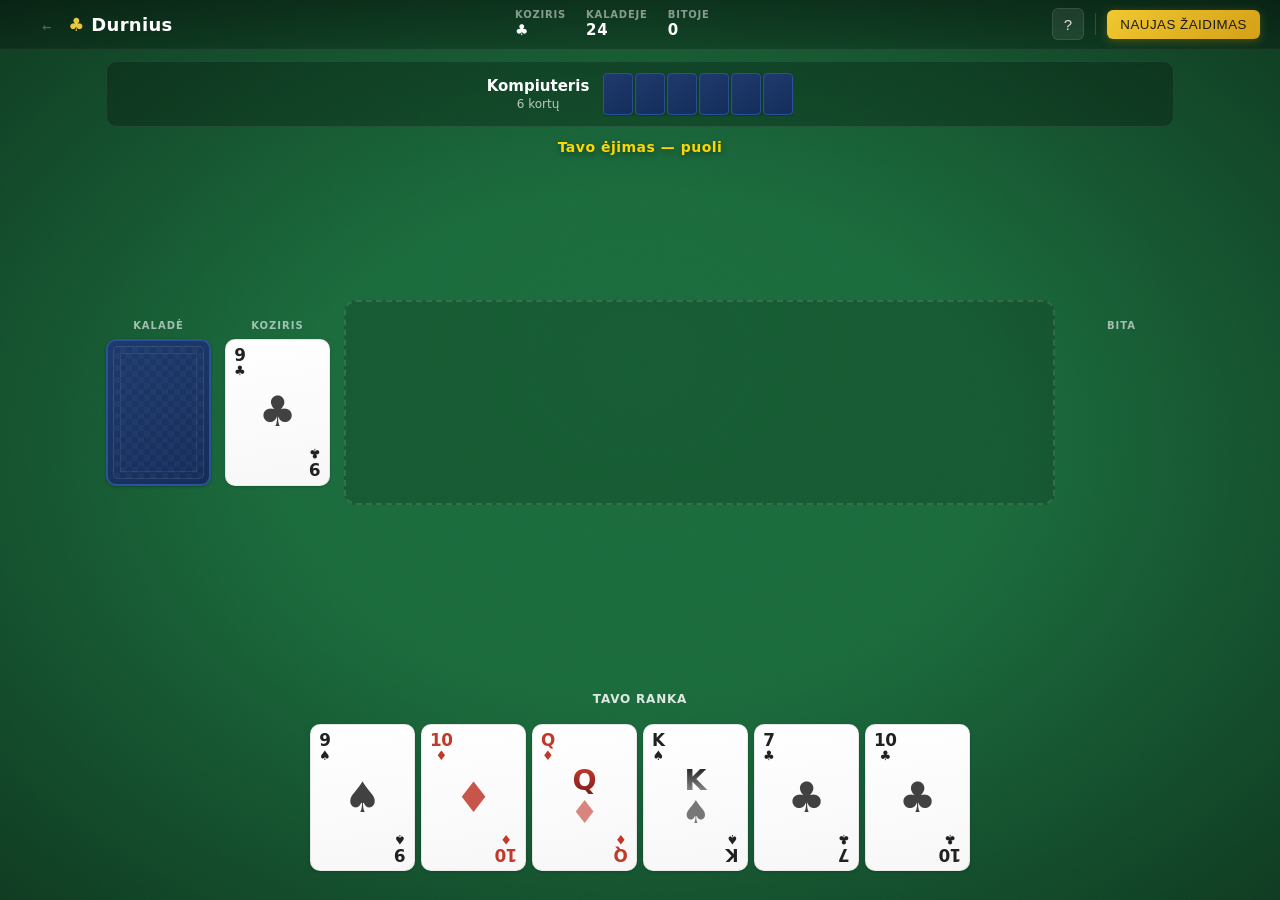
==== durnius.html @ d0d33ee4 "add more games" ====
<!doctype html>
<html lang="lt">
  <head>
    <meta charset="UTF-8" />
    <meta
      name="viewport"
      content="width=device-width, initial-scale=1.0, maximum-scale=1.0, user-scalable=no"
    />
    <title>Durnius — Kortų Žaidimai</title>
    <link
      rel="icon"
      href="data:image/svg+xml,<svg xmlns='http://www.w3.org/2000/svg' viewBox='0 0 100 100'><text y='.9em' font-size='90'>♠</text></svg>"
    />
    <link rel="stylesheet" href="shared.css" />
  </head>
  <body>
    <canvas id="bg"></canvas>
    <div class="felt"></div>

    <div class="hdr">
      <div class="logo">
        <a href="index.html" class="home-link">←</a>
        <i>♣</i> Durnius
      </div>
      <div class="stats">
        <div class="st">Koziris<b id="trumpSuit">—</b></div>
        <div class="st">Kaladėje<b id="deckCount">36</b></div>
        <div class="st">Bitoje<b id="discardCount">0</b></div>
      </div>
      <div class="ctrls">
        <button class="btn icon-btn" id="rulesBtn" title="Taisyklės" aria-label="Taisyklės">?</button>
        <div class="ctrl-divider"></div>
        <button class="btn gold" id="newBtn">Naujas žaidimas</button>
      </div>
    </div>

    <div class="durnius-table">
      <div class="opponents-row" id="opponentsRow"></div>

      <div class="turn-indicator" id="turnIndicator">Tavo ėjimas</div>

      <div class="table-area">
        <div class="deck-area">
          <div class="deck-stack">
            <div class="deck-label">Kaladė</div>
            <div class="deck-pile" id="deckPile"></div>
          </div>
          <div class="deck-stack">
            <div class="deck-label">Koziris</div>
            <div class="trump-card" id="trumpCard"></div>
          </div>
        </div>

        <div class="battlefield" id="battlefield"></div>

        <div class="discard-area">
          <div class="deck-stack">
            <div class="deck-label">Bita</div>
            <div class="discard-stack" id="discardStack"></div>
          </div>
        </div>
      </div>

      <div class="action-bar">
        <button class="btn" id="takeBtn" style="display:none;">Imti kortas</button>
        <button class="btn gold" id="bitaBtn" style="display:none;">Bita</button>
        <button class="btn" id="passBtn" style="display:none;">Pabaigti puolimą</button>
      </div>

      <div class="player-area">
        <div class="player-label">Tavo ranka</div>
        <div class="player-hand" id="playerHand"></div>
      </div>
    </div>

    <div class="overlay" id="rulesOverlay">
      <div class="modal modal-wide">
        <h2>Durniaus taisyklės</h2>
        <div class="rules-content">
          <ul>
            <li>36 kortos (6–A × 4 rūšys), 2–4 žaidėjai po 6 kortas</li>
            <li>Paskutinė kaladės korta apverčiama — jos rūšis yra <b>koziris</b></li>
            <li>Pradeda tas, kas turi žemiausią kozirį</li>
            <li><b>Puolėjas</b> meta kortą — <b>gynėjas</b> turi ją „mušt":
              <ul>
                <li>Ta pačia rūšim, aukštesne verte, arba</li>
                <li>Bet kokiu koziriu (jei puolama ne koziriu)</li>
                <li>Jei puolama koziriu — reikia aukštesnio kozirio</li>
              </ul>
            </li>
            <li>Po gynėjo ėjimo kiti žaidėjai (ne gynėjas) gali pridėt kortų — bet tik tokios vertės, kuri jau guli ant stalo</li>
            <li>Maksimaliai 6 kortų poros per vieną ratą, negali viršyt gynėjo turimų kortų</li>
            <li>Jei gynėjas sumuša visas — kortos keliauja į <b>bitą</b> (iš žaidimo)</li>
            <li>Jei gynėjas neįstengia — ima visas kortas į ranką ir praleidžia ėjimą</li>
            <li>Po rato visi žaidėjai dasideda kortų iš kaladės iki 6</li>
            <li>Kai kaladė baigiasi — toliau žaidžiama be dasidėjimo</li>
            <li><b>Durnius</b> — tas, kas lieka paskutinis su kortomis rankoje</li>
          </ul>
        </div>
        <button
          class="btn gold"
          onclick="document.getElementById('rulesOverlay').classList.remove('show')"
        >
          Uždaryti
        </button>
      </div>
    </div>

    <div class="overlay" id="playersOverlay">
      <div class="modal">
        <h2>Naujas žaidimas</h2>
        <p>Kiek žaidėjų?</p>
        <div class="player-count-picker">
          <button class="btn player-count-btn" data-count="2">2 žaidėjai</button>
          <button class="btn player-count-btn" data-count="3">3 žaidėjai</button>
          <button class="btn player-count-btn" data-count="4">4 žaidėjai</button>
        </div>
        <button
          class="btn"
          id="playersCancelBtn"
          style="margin-top: 16px; background: #f5f5f5; color: #666;"
        >
          Atšaukti
        </button>
      </div>
    </div>

    <div class="overlay" id="gameOverOverlay">
      <div class="modal">
        <h2 id="gameOverTitle">Žaidimas baigtas</h2>
        <p id="gameOverMsg"></p>
        <button class="btn gold" id="restartBtn">Žaisti dar</button>
      </div>
    </div>

    <script src="shared.js"></script>
    <script src="durnius.js"></script>
  </body>
</html>
---- shared.css ----
* {
  margin: 0;
  padding: 0;
  box-sizing: border-box;
}

:root {
  --cw: 105px;
  --ch: 147px;
  --cr: 10px;
  --fan-up: 28px;
  --fan-down: 8px;
  --fan-fc: 24px;
  --red: #c0392b;
  --black: #212121;
  --felt: #1a6b3c;
  --cur-back: linear-gradient(145deg, #1e3a6e, #152d5a);
  --cur-border: #2a5298;
  /* Card content scales with --cw for consistent typography across sizes */
  --pip-r-size: calc(var(--cw) * 0.16);
  --pip-s-size: calc(var(--cw) * 0.125);
  --pip-offset: calc(var(--cw) * 0.07);
  --center-suit: calc(var(--cw) * 0.4);
  --center-face-suit: calc(var(--cw) * 0.3);
  --center-face-letter: calc(var(--cw) * 0.27);
}

/* ── User-customizable card sizes (body class set by Settings) ──
   Each size re-declares the scale vars so pip/center content scales deterministically. */
body.size-tiny {
  --cw: 72px; --ch: 101px; --cr: 7px;
  --fan-up: 19px; --fan-down: 5px; --fan-fc: 16px;
  --pip-r-size: 12px; --pip-s-size: 9px; --pip-offset: 5px;
  --center-suit: 29px; --center-face-suit: 22px; --center-face-letter: 20px;
}
body.size-small {
  --cw: 88px; --ch: 123px; --cr: 8px;
  --fan-up: 23px; --fan-down: 7px; --fan-fc: 20px;
  --pip-r-size: 14px; --pip-s-size: 11px; --pip-offset: 6px;
  --center-suit: 35px; --center-face-suit: 27px; --center-face-letter: 24px;
}
body.size-medium {
  --cw: 105px; --ch: 147px; --cr: 10px;
  --fan-up: 28px; --fan-down: 8px; --fan-fc: 24px;
  --pip-r-size: 17px; --pip-s-size: 13px; --pip-offset: 7px;
  --center-suit: 42px; --center-face-suit: 32px; --center-face-letter: 28px;
}
body.size-large {
  --cw: 122px; --ch: 171px; --cr: 12px;
  --fan-up: 33px; --fan-down: 9px; --fan-fc: 28px;
  --pip-r-size: 20px; --pip-s-size: 15px; --pip-offset: 8px;
  --center-suit: 49px; --center-face-suit: 37px; --center-face-letter: 33px;
}
body.size-huge {
  --cw: 140px; --ch: 196px; --cr: 14px;
  --fan-up: 37px; --fan-down: 11px; --fan-fc: 32px;
  --pip-r-size: 23px; --pip-s-size: 18px; --pip-offset: 10px;
  --center-suit: 56px; --center-face-suit: 42px; --center-face-letter: 38px;
}

/* ── Felt colors ── */
body.felt-green { --felt: #1a6b3c; }
body.felt-blue { --felt: #1e3f6b; }
body.felt-burgundy { --felt: #6b1a1a; }
body.felt-charcoal { --felt: #2a2a2a; }
body.felt-purple { --felt: #4a1a6b; }
body.felt-image {
  background-size: cover;
  background-position: center;
  background-attachment: fixed;
  background-repeat: no-repeat;
}

/* ── Reduce motion ── */
body.reduce-motion *,
body.reduce-motion *::before,
body.reduce-motion *::after {
  animation-duration: 1ms !important;
  animation-delay: 0ms !important;
  animation-iteration-count: 1 !important;
  transition-duration: 1ms !important;
  transition-delay: 0ms !important;
}

body {
  font-family:
    -apple-system, BlinkMacSystemFont, "Segoe UI", system-ui, sans-serif;
  background: var(--felt);
  min-height: 100vh;
  overflow-x: hidden;
  user-select: none;
  -webkit-user-select: none;
  touch-action: manipulation;
}

#bg {
  position: fixed;
  inset: 0;
  z-index: 0;
  pointer-events: none;
}

.felt {
  position: fixed;
  inset: 0;
  z-index: 1;
  pointer-events: none;
  background:
    radial-gradient(
      ellipse at 50% 40%,
      rgba(30, 120, 70, 0.15) 0%,
      transparent 60%
    ),
    radial-gradient(
      ellipse at center,
      transparent 40%,
      rgba(0, 0, 0, 0.45) 100%
    );
}
.felt::before {
  content: "";
  position: absolute;
  inset: 0;
  background-image: url("data:image/svg+xml,%3Csvg viewBox='0 0 200 200' xmlns='http://www.w3.org/2000/svg'%3E%3Cfilter id='n'%3E%3CfeTurbulence type='fractalNoise' baseFrequency='0.85' numOctaves='4' stitchTiles='stitch'/%3E%3C/filter%3E%3Crect width='100%25' height='100%25' filter='url(%23n)' opacity='0.04'/%3E%3C/svg%3E");
  background-size: 150px 150px;
  opacity: 0.6;
}

/* ── Header ── */
.hdr {
  position: relative;
  z-index: 10;
  display: flex;
  align-items: center;
  justify-content: space-between;
  padding: 8px 20px;
  background: linear-gradient(180deg, rgba(0, 0, 0, 0.4), rgba(0, 0, 0, 0.25));
  border-bottom: 1px solid rgba(255, 255, 255, 0.05);
  gap: 12px;
}
.logo {
  flex: 0 0 auto;
}
.hdr .stats {
  flex: 1 1 auto;
  justify-content: center;
  min-width: 0;
  overflow: hidden;
}
.ctrls {
  flex: 0 0 auto;
}
.logo {
  font-size: 18px;
  font-weight: 800;
  color: #fff;
  letter-spacing: 0.3px;
}
.logo i {
  color: #e8c840;
  font-style: normal;
}
.logo a {
  color: rgba(255, 255, 255, 0.4);
  text-decoration: none;
  font-size: 11px;
  font-weight: 600;
  margin-left: 12px;
  letter-spacing: 0.5px;
  text-transform: uppercase;
}
.logo a:hover {
  color: rgba(255, 255, 255, 0.7);
}
.stats {
  display: flex;
  gap: 20px;
  align-items: center;
}
.st {
  font-size: 10px;
  font-weight: 600;
  color: rgba(255, 255, 255, 0.5);
  text-transform: uppercase;
  letter-spacing: 0.8px;
}
.st b {
  display: block;
  font-size: 15px;
  color: #fff;
  font-weight: 800;
  margin-top: 1px;
}
.ctrls {
  display: flex;
  gap: 5px;
  flex-wrap: wrap;
  align-items: center;
}
.ctrl-divider {
  width: 1px;
  height: 22px;
  background: rgba(255, 255, 255, 0.15);
  margin: 0 6px;
}
.btn.icon-btn {
  padding: 0;
  width: 32px;
  height: 32px;
  display: inline-flex;
  align-items: center;
  justify-content: center;
  font-size: 15px;
  line-height: 1;
}
.btn.icon-btn svg {
  width: 15px;
  height: 15px;
  display: block;
}
.btn {
  padding: 7px 13px;
  border: none;
  border-radius: 6px;
  font: 700 11px/1 inherit;
  cursor: pointer;
  background: rgba(255, 255, 255, 0.08);
  color: rgba(255, 255, 255, 0.85);
  border: 1px solid rgba(255, 255, 255, 0.1);
  transition: all 0.15s;
  text-transform: uppercase;
  letter-spacing: 0.5px;
}
.btn:hover {
  background: rgba(255, 255, 255, 0.15);
  transform: translateY(-1px);
}
.btn:active {
  transform: translateY(0);
}
.btn.gold {
  background: linear-gradient(135deg, #f0c830, #d4a017);
  color: #1a1a1a;
  border: none;
  box-shadow: 0 2px 8px rgba(208, 160, 0, 0.3);
}
.btn.gold:hover {
  background: linear-gradient(135deg, #f5d550, #e0b020);
}

/* ── Game area ── */
.game {
  position: relative;
  z-index: 10;
  width: fit-content;
  max-width: 100vw;
  margin: 0 auto;
  padding: 18px 12px;
}
.top-row {
  display: flex;
  justify-content: space-between;
  margin-bottom: 28px;
}
.top-left {
  display: flex;
  gap: 14px;
}
.top-right {
  display: flex;
  gap: 10px;
}

/* ── Slots ── */
.slot {
  width: var(--cw);
  height: var(--ch);
  border-radius: var(--cr);
  position: relative;
  flex-shrink: 0;
  border: 2px dashed rgba(255, 255, 255, 0.12);
}
.foundation {
  border-color: rgba(255, 215, 79, 0.2);
  background: rgba(255, 215, 79, 0.02);
  transition:
    box-shadow 0.2s,
    border-color 0.2s;
}
.foundation::after {
  content: attr(data-suit);
  position: absolute;
  top: 50%;
  left: 50%;
  transform: translate(-50%, -50%);
  font-size: 30px;
  opacity: 0.12;
  pointer-events: none;
}
.stock {
  cursor: pointer;
  transition: transform 0.1s;
}
.stock:active {
  transform: scale(0.96);
}
.stock.empty {
  border-style: dashed;
}
.stock.empty::after {
  content: "\21BB";
  position: absolute;
  top: 50%;
  left: 50%;
  transform: translate(-50%, -50%);
  font-size: 28px;
  color: rgba(255, 255, 255, 0.25);
}
.freecell-slot {
  border-color: rgba(100, 180, 255, 0.25);
  background: rgba(100, 180, 255, 0.03);
}
.freecell-slot::after {
  content: "FC";
  position: absolute;
  top: 50%;
  left: 50%;
  transform: translate(-50%, -50%);
  font-size: 12px;
  font-weight: 700;
  opacity: 0.12;
  pointer-events: none;
  color: #fff;
  letter-spacing: 1px;
}

.tableau {
  display: flex;
  gap: 12px;
  justify-content: center;
}
.pile {
  width: var(--cw);
  flex-shrink: 0;
  position: relative;
  min-height: var(--ch);
}

/* ── Cards ── */
.card {
  width: var(--cw);
  height: var(--ch);
  border-radius: var(--cr);
  position: absolute;
  transform-style: preserve-3d;
  transition:
    transform 0.18s cubic-bezier(0.25, 0.46, 0.45, 0.94),
    box-shadow 0.18s ease;
  z-index: 1;
}
.card.face-up {
  cursor: pointer;
}
.card.face-up:hover:not(.dragging):not(.bouncing):not(.animating):not(.hinted) {
  transform: translateY(-4px);
  box-shadow: 0 8px 20px rgba(0, 0, 0, 0.25);
}
.card.dragging {
  z-index: 10000 !important;
  box-shadow:
    0 20px 50px rgba(0, 0, 0, 0.5),
    0 0 0 1px rgba(255, 215, 79, 0.15);
  transform: rotate(1deg) scale(1.06) !important;
  transition: none !important;
  pointer-events: none;
}
.card.animating {
  pointer-events: none !important;
  z-index: 10000 !important;
  box-shadow: 0 12px 32px rgba(0, 0, 0, 0.35);
}
.card.dealing {
  transition:
    left 0.35s cubic-bezier(0.2, 0.8, 0.3, 1),
    top 0.35s cubic-bezier(0.2, 0.8, 0.3, 1),
    opacity 0.2s !important;
  pointer-events: none;
}

@keyframes cardBounce {
  0% {
    transform: scale(1.08) translateY(-6px);
  }
  40% {
    transform: scale(0.98) translateY(2px);
  }
  70% {
    transform: scale(1.02) translateY(-1px);
  }
  100% {
    transform: scale(1) translateY(0);
  }
}
.card.bouncing {
  animation: cardBounce 0.3s ease-out;
  pointer-events: none;
}
@keyframes cardShake {
  0%,
  100% {
    transform: translateX(0);
  }
  20% {
    transform: translateX(-8px);
  }
  40% {
    transform: translateX(7px);
  }
  60% {
    transform: translateX(-5px);
  }
  80% {
    transform: translateX(3px);
  }
}
.card.shaking {
  animation: cardShake 0.35s ease-out;
}
@keyframes hintPulse {
  0%,
  100% {
    box-shadow:
      0 0 0 3px rgba(232, 200, 64, 0.4),
      0 0 12px rgba(232, 200, 64, 0.1);
  }
  50% {
    box-shadow:
      0 0 0 5px rgba(232, 200, 64, 0.7),
      0 0 24px rgba(232, 200, 64, 0.25);
  }
}
.card.hinted {
  animation: hintPulse 0.8s ease infinite;
  z-index: 100 !important;
  transform: translateY(-3px);
}

.card-face {
  width: 100%;
  height: 100%;
  border-radius: var(--cr);
  position: absolute;
  backface-visibility: hidden;
  transition: transform 0.25s ease;
}
.card-front {
  background: linear-gradient(170deg, #fff 0%, #f7f7f7 100%);
  box-shadow:
    0 1px 3px rgba(0, 0, 0, 0.18),
    inset 0 1px 0 rgba(255, 255, 255, 0.9);
  border: 1px solid rgba(0, 0, 0, 0.08);
}
.pip {
  position: absolute;
  display: flex;
  flex-direction: column;
  align-items: center;
  line-height: 1;
}
.pip-tl {
  top: var(--pip-offset);
  left: calc(var(--pip-offset) * 1.1);
}
.pip-br {
  bottom: var(--pip-offset);
  right: calc(var(--pip-offset) * 1.1);
  transform: rotate(180deg);
}
.pip .r {
  font-size: var(--pip-r-size);
  font-weight: 800;
  letter-spacing: -0.5px;
}
.pip .s {
  font-size: var(--pip-s-size);
}
.card.red .card-front {
  color: var(--red);
}
.card.black .card-front {
  color: var(--black);
}

.card-center {
  position: absolute;
  top: 50%;
  left: 50%;
  transform: translate(-50%, -50%);
  text-align: center;
}
.card-center .big-suit {
  font-size: var(--center-suit);
  line-height: 1;
  opacity: 0.85;
}
.card.face-card .card-center .big-suit {
  font-size: var(--center-face-suit);
  opacity: 0.6;
}
.card.face-card .card-center .face-letter {
  font-size: var(--center-face-letter);
  font-weight: 900;
  display: block;
  line-height: 1;
  margin-bottom: 2px;
  background: linear-gradient(180deg, currentColor 0%, rgba(0, 0, 0, 0.4) 100%);
  -webkit-background-clip: text;
  -webkit-text-fill-color: transparent;
  background-clip: text;
}
.card.red.face-card .card-center .face-letter {
  background: linear-gradient(180deg, var(--red), #7f1d1d);
  -webkit-background-clip: text;
  background-clip: text;
}

.card-back {
  background: var(--cur-back);
  box-shadow: 0 1px 3px rgba(0, 0, 0, 0.25);
  border: 2.5px solid var(--cur-border);
  transform: rotateY(180deg);
  overflow: hidden;
}
.card-back::before {
  content: "";
  position: absolute;
  inset: 5px;
  border-radius: calc(var(--cr) - 5px);
  border: 1px solid rgba(255, 255, 255, 0.1);
  background: repeating-conic-gradient(
      rgba(255, 255, 255, 0.03) 0% 25%,
      transparent 25% 50%
    )
    0 0/12px 12px;
}
.card-back::after {
  content: "";
  position: absolute;
  inset: 12px;
  border: 1.5px solid rgba(255, 255, 255, 0.08);
  border-radius: calc(var(--cr) - 10px);
}

.card.face-down .card-front {
  transform: rotateY(180deg);
}
.card.face-down .card-back {
  transform: rotateY(0deg);
}
.card.face-up .card-front {
  transform: rotateY(0deg);
}
.card.face-up .card-back {
  transform: rotateY(180deg);
}
.card.flipping .card-face {
  transition: transform 0.3s ease !important;
}

/* Drop highlights */
.highlight {
  box-shadow:
    0 0 0 3px rgba(76, 175, 80, 0.6),
    0 0 20px rgba(76, 175, 80, 0.15) !important;
}
@keyframes hlPulse {
  0%,
  100% {
    box-shadow:
      0 0 0 3px rgba(76, 175, 80, 0.5),
      0 0 16px rgba(76, 175, 80, 0.1);
  }
  50% {
    box-shadow:
      0 0 0 4px rgba(76, 175, 80, 0.7),
      0 0 24px rgba(76, 175, 80, 0.2);
  }
}
.highlight-pulse {
  animation: hlPulse 1s ease infinite;
}

.waste {
  position: relative;
  width: var(--cw);
  height: var(--ch);
}

/* Score popup */
@keyframes scorePop {
  0% {
    opacity: 1;
    transform: translate(-50%, -50%) scale(0.8);
  }
  20% {
    opacity: 1;
    transform: translate(-50%, -70%) scale(1.1);
  }
  100% {
    opacity: 0;
    transform: translate(-50%, -140%) scale(0.9);
  }
}
.score-pop {
  position: absolute;
  z-index: 9999;
  font: 800 18px/1 inherit;
  color: #e8c840;
  text-shadow: 0 1px 4px rgba(0, 0, 0, 0.5);
  pointer-events: none;
  animation: scorePop 0.7s ease-out forwards;
}
.score-pop.negative {
  color: #ef5350;
}

/* Overlays */
.overlay {
  position: fixed;
  inset: 0;
  z-index: 9998;
  background: rgba(0, 0, 0, 0.7);
  backdrop-filter: blur(8px);
  display: flex;
  align-items: center;
  justify-content: center;
  opacity: 0;
  transition: opacity 0.5s;
  pointer-events: none;
}
.overlay.show {
  opacity: 1;
  pointer-events: auto;
}
.modal {
  background: #fff;
  border-radius: 20px;
  padding: 40px 48px;
  text-align: center;
  box-shadow: 0 24px 80px rgba(0, 0, 0, 0.5);
  max-width: 420px;
  width: 90%;
  max-height: 85vh;
  overflow-y: auto;
  transform: scale(0.85) translateY(20px);
  transition: transform 0.6s cubic-bezier(0.34, 1.56, 0.64, 1);
}
.modal.modal-wide {
  max-width: 620px;
  padding: 32px 36px;
  text-align: left;
}
.modal.modal-wide h2 {
  text-align: center;
}
.modal.modal-wide > .btn {
  display: block;
  margin: 0 auto;
}
.rules-content {
  color: #333;
  font-size: 14px;
  line-height: 1.55;
  margin: 12px 0 24px;
}
.rules-content ul {
  padding-left: 20px;
}
.rules-content li {
  margin-bottom: 6px;
}
.rules-content ul ul {
  margin-top: 4px;
}
.rules-content b {
  color: #1a1a1a;
}
.player-count-picker {
  display: flex;
  flex-direction: column;
  gap: 10px;
  margin: 18px 0 4px;
}
.player-count-btn {
  padding: 14px 20px !important;
  font-size: 14px !important;
  background: #f5f5f5 !important;
  color: #333 !important;
  border: 1.5px solid #ddd !important;
}
.player-count-btn:hover {
  background: #e8c840 !important;
  color: #1a1a1a !important;
  border-color: #e8c840 !important;
}
.overlay.show .modal {
  transform: scale(1) translateY(0);
}
.modal h2 {
  font-size: 26px;
  color: #1a1a1a;
  margin-bottom: 4px;
}
.modal p {
  font-size: 14px;
  color: #888;
  margin-bottom: 24px;
}
.fstats {
  display: flex;
  gap: 28px;
  justify-content: center;
  margin-bottom: 24px;
  flex-wrap: wrap;
}
.fst {
  text-align: center;
}
.fst .v {
  font-size: 26px;
  font-weight: 800;
  color: var(--felt);
}
.fst .l {
  font-size: 10px;
  color: #aaa;
  text-transform: uppercase;
  letter-spacing: 1.5px;
  margin-top: 2px;
}

.stats-grid {
  display: grid;
  grid-template-columns: 1fr 1fr;
  gap: 12px;
  margin-bottom: 24px;
  text-align: left;
}
.stats-row {
  display: flex;
  justify-content: space-between;
  padding: 8px 12px;
  background: #f5f5f5;
  border-radius: 8px;
}
.stats-row .label {
  color: #666;
  font-size: 13px;
}
.stats-row .val {
  font-weight: 800;
  color: #1a1a1a;
  font-size: 13px;
}

.themes {
  display: flex;
  gap: 10px;
  justify-content: center;
  margin-bottom: 20px;
}
.theme-btn {
  width: 42px;
  height: 58px;
  border-radius: 6px;
  cursor: pointer;
  border: 2px solid transparent;
  transition: all 0.15s;
  position: relative;
  overflow: hidden;
}
.theme-btn:hover {
  transform: translateY(-2px);
}
.theme-btn.active {
  border-color: #e8c840;
  box-shadow: 0 0 12px rgba(232, 200, 64, 0.3);
}
.theme-btn::before {
  content: "";
  position: absolute;
  inset: 3px;
  border-radius: 3px;
  border: 1px solid rgba(255, 255, 255, 0.15);
}

/* ── Settings modal ── */
.settings-modal {
  max-width: 460px;
}
.setting-group {
  margin-bottom: 18px;
  text-align: center;
}
.setting-group.setting-row {
  display: flex;
  align-items: center;
  justify-content: space-between;
  gap: 16px;
}
.setting-label {
  font-size: 11px;
  color: #888;
  text-transform: uppercase;
  letter-spacing: 1.5px;
  margin-bottom: 10px;
  font-weight: 700;
}
.setting-row .setting-label {
  margin-bottom: 0;
}
.seg {
  display: flex;
  gap: 6px;
  justify-content: center;
  flex-wrap: wrap;
}
.seg-btn {
  padding: 7px 12px;
  font-size: 12px;
  font-weight: 600;
  border: 1.5px solid #ddd;
  background: #f5f5f5;
  color: #555;
  border-radius: 8px;
  cursor: pointer;
  transition: all 0.15s;
}
.seg-btn:hover {
  border-color: #bbb;
}
.seg-btn.active {
  background: #1a6b3c;
  border-color: #1a6b3c;
  color: #fff;
}
.swatches {
  display: flex;
  gap: 10px;
  justify-content: center;
}
.swatch {
  width: 38px;
  height: 38px;
  border-radius: 50%;
  cursor: pointer;
  border: 3px solid transparent;
  transition: all 0.15s;
  box-shadow: 0 2px 6px rgba(0, 0, 0, 0.15);
}
.swatch:hover {
  transform: translateY(-2px);
}
.swatch.active {
  border-color: #e8c840;
  box-shadow: 0 0 12px rgba(232, 200, 64, 0.4);
}
.custom-swatch {
  position: relative;
  overflow: hidden;
  background: conic-gradient(
    from 0deg,
    #ff4d4d,
    #ffd24d,
    #4dff6b,
    #4ddcff,
    #4d6bff,
    #d24dff,
    #ff4d4d
  );
  display: inline-flex;
  align-items: center;
  justify-content: center;
}
.custom-swatch::after {
  content: "+";
  color: #fff;
  font-weight: 900;
  font-size: 18px;
  text-shadow: 0 1px 2px rgba(0, 0, 0, 0.5);
  mix-blend-mode: difference;
}
.custom-swatch input[type="color"] {
  position: absolute;
  inset: 0;
  width: 100%;
  height: 100%;
  border: none;
  padding: 0;
  background: transparent;
  opacity: 0;
  cursor: pointer;
}
.image-swatch {
  position: relative;
  overflow: hidden;
  background: #2a2a2a;
  background-size: cover;
  background-position: center;
  display: inline-flex;
  align-items: center;
  justify-content: center;
}
.image-swatch::after {
  content: "";
  width: 16px;
  height: 16px;
  background: url("data:image/svg+xml;utf8,<svg xmlns='http://www.w3.org/2000/svg' viewBox='0 0 24 24' fill='white'><path d='M5 20h14v-2H5v2zM12 4l-7 7h4v6h6v-6h4l-7-7z'/></svg>") center/contain no-repeat;
  filter: drop-shadow(0 1px 2px rgba(0, 0, 0, 0.7));
  pointer-events: none;
}
.image-swatch input[type="file"] {
  position: absolute;
  inset: 0;
  width: 100%;
  height: 100%;
  opacity: 0;
  cursor: pointer;
}
.switch {
  position: relative;
  display: inline-block;
  width: 44px;
  height: 24px;
  cursor: pointer;
}
.switch input {
  opacity: 0;
  width: 0;
  height: 0;
}
.switch .slider {
  position: absolute;
  inset: 0;
  background: #ccc;
  border-radius: 24px;
  transition: background 0.2s;
}
.switch .slider::before {
  content: "";
  position: absolute;
  width: 18px;
  height: 18px;
  left: 3px;
  top: 3px;
  background: #fff;
  border-radius: 50%;
  transition: transform 0.2s;
}
.switch input:checked + .slider {
  background: #1a6b3c;
}
.switch input:checked + .slider::before {
  transform: translateX(20px);
}
.presets {
  display: flex;
  gap: 8px;
  justify-content: center;
  flex-wrap: wrap;
}
.preset-btn {
  padding: 7px 14px;
  font-size: 12px;
  font-weight: 700;
  border: 1.5px solid #1a6b3c;
  background: #fff;
  color: #1a6b3c;
  border-radius: 999px;
  cursor: pointer;
  transition: all 0.15s;
  letter-spacing: 0.3px;
}
.preset-btn:hover {
  background: #1a6b3c;
  color: #fff;
  transform: translateY(-1px);
}
.modal-footer {
  display: flex;
  gap: 10px;
  justify-content: center;
  margin-top: 18px;
}
.modal-footer .btn {
  padding: 11px 22px;
  font-size: 12px;
}
#resetDefaultsBtn {
  background: #f5f5f5;
  color: #666;
  border: 1.5px solid #ddd;
  text-transform: uppercase;
  letter-spacing: 0.5px;
}
#resetDefaultsBtn:hover {
  background: #ebebeb;
  border-color: #bbb;
  color: #333;
}

.auto-banner {
  position: fixed;
  bottom: 24px;
  left: 50%;
  transform: translateX(-50%);
  background: rgba(0, 0, 0, 0.8);
  backdrop-filter: blur(10px);
  color: #fff;
  padding: 12px 22px;
  border-radius: 12px;
  font-size: 13px;
  font-weight: 600;
  z-index: 100;
  opacity: 0;
  transition: opacity 0.3s;
  pointer-events: none;
  box-shadow: 0 8px 30px rgba(0, 0, 0, 0.3);
}
.auto-banner.show {
  opacity: 1;
  pointer-events: auto;
}
.auto-banner .btn {
  margin-left: 10px;
  padding: 6px 14px;
}

#winCanvas {
  position: fixed;
  inset: 0;
  z-index: 9999;
  pointer-events: none;
}

@media (max-width: 900px) {
  .hdr {
    padding: 7px 12px;
    gap: 8px;
  }
  .stats {
    gap: 12px;
  }
  .ctrls {
    gap: 4px;
  }
  .ctrl-divider {
    margin: 0 3px;
  }
  .btn {
    padding: 6px 10px;
    font-size: 10px;
  }
  .btn.icon-btn {
    width: 30px;
    height: 30px;
    font-size: 13px;
  }
}

@media (max-width: 700px) {
  :root {
    --cw: 52px;
    --ch: 73px;
    --cr: 6px;
    --pip-r-size: 9px;
    --pip-s-size: 7px;
    --pip-offset: 4px;
    --center-suit: 21px;
    --center-face-suit: 16px;
    --center-face-letter: 14px;
  }
  .hdr {
    padding: 6px 8px;
    gap: 6px;
  }
  .logo {
    font-size: 13px;
  }
  .logo a {
    font-size: 9px;
    margin-left: 6px;
  }
  .stats {
    gap: 8px;
  }
  .st {
    font-size: 8px;
    letter-spacing: 0.4px;
  }
  .st b {
    font-size: 11px;
  }
  .game {
    padding: 8px 3px;
  }
  .top-row {
    margin-bottom: 12px;
  }
  .top-left {
    gap: 8px;
  }
  .top-right {
    gap: 6px;
  }
  .tableau {
    gap: 3px;
  }
  .btn {
    padding: 5px 7px;
    font-size: 9px;
  }
  .btn.icon-btn {
    width: 26px;
    height: 26px;
    padding: 0;
    font-size: 12px;
  }
  .btn.icon-btn svg {
    width: 13px;
    height: 13px;
  }
  .modal {
    padding: 24px 20px;
  }
  .modal h2 {
    font-size: 20px;
  }
}

/* ═══════════════════════════════════════════════════════
   MENU / LANDING PAGE
═══════════════════════════════════════════════════════ */
body.menu-body {
  overflow-y: auto;
  min-height: 100vh;
}
.menu-wrap {
  position: relative;
  z-index: 10;
  max-width: 960px;
  margin: 0 auto;
  padding: 48px 24px 64px;
}
.menu-hero {
  text-align: center;
  margin-bottom: 48px;
  color: #fff;
}
.menu-hero .suits-row {
  font-size: 48px;
  letter-spacing: 16px;
  margin-bottom: 12px;
  opacity: 0.9;
  text-shadow: 0 3px 12px rgba(0, 0, 0, 0.4);
}
.suits-row .suit-s,
.suits-row .suit-c { color: #f0ede5; }
.suits-row .suit-h,
.suits-row .suit-d { color: #d84b42; }
.menu-hero h1 {
  font-size: 52px;
  font-weight: 800;
  letter-spacing: -1.2px;
  margin-bottom: 10px;
  text-shadow: 0 4px 16px rgba(0, 0, 0, 0.5);
}
.menu-hero .tagline {
  font-size: 16px;
  opacity: 0.7;
  font-weight: 400;
  letter-spacing: 0.2px;
}
.games-grid {
  display: grid;
  grid-template-columns: repeat(auto-fill, minmax(280px, 1fr));
  gap: 16px;
}
.game-card {
  display: flex;
  align-items: center;
  gap: 18px;
  padding: 18px 20px;
  background: rgba(0, 0, 0, 0.25);
  border: 1px solid rgba(255, 255, 255, 0.08);
  border-radius: 14px;
  text-decoration: none;
  color: #fff;
  backdrop-filter: blur(8px);
  transition:
    transform 0.25s ease,
    background 0.25s ease,
    border-color 0.25s ease,
    box-shadow 0.25s ease;
  cursor: pointer;
}
.game-card:hover {
  transform: translateY(-3px);
  background: rgba(0, 0, 0, 0.35);
  border-color: rgba(255, 215, 79, 0.4);
  box-shadow: 0 12px 32px rgba(0, 0, 0, 0.4);
}
.game-card:hover .icon-card {
  transform: rotate(-3deg) scale(1.03);
  transition: transform 0.25s ease;
}
.icon-card {
  transition: transform 0.25s ease;
}
.game-card.disabled {
  opacity: 0.4;
  cursor: not-allowed;
}
.game-card.disabled:hover {
  transform: none;
  border-color: rgba(255, 255, 255, 0.12);
  box-shadow: none;
}
.game-icon {
  flex-shrink: 0;
  width: 76px;
  height: 106px;
  border-radius: 9px;
  position: relative;
  overflow: hidden;
}
/* Unified playing-card look for all game icons */
.icon-card {
  background: linear-gradient(170deg, #fff 0%, #f4f4f4 100%);
  box-shadow:
    0 4px 14px rgba(0, 0, 0, 0.35),
    inset 0 1px 0 rgba(255, 255, 255, 0.9);
  border: 1px solid rgba(0, 0, 0, 0.08);
}
.icon-card.black { color: var(--black); }
.icon-card.red { color: var(--red); }

.icon-card .corner-tl,
.icon-card .corner-br {
  position: absolute;
  display: flex;
  flex-direction: column;
  align-items: center;
  line-height: 1;
  font-weight: 800;
}
.icon-card .corner-tl {
  top: 6px;
  left: 7px;
}
.icon-card .corner-br {
  bottom: 6px;
  right: 7px;
  transform: rotate(180deg);
}
.icon-card .corner-tl b,
.icon-card .corner-br b {
  font-size: 13px;
  letter-spacing: -0.5px;
}
.icon-card .corner-tl i,
.icon-card .corner-br i {
  font-size: 11px;
  font-style: normal;
  margin-top: 1px;
}
.icon-card .icon-big {
  position: absolute;
  top: 50%;
  left: 50%;
  transform: translate(-50%, -50%);
  font-size: 40px;
  line-height: 1;
  opacity: 0.9;
}
.game-card.disabled .icon-card {
  filter: grayscale(1);
}
.game-info {
  flex: 1;
  min-width: 0;
}
.game-info h2 {
  font-size: 20px;
  font-weight: 700;
  margin-bottom: 4px;
  letter-spacing: -0.3px;
}
.game-info p {
  font-size: 12.5px;
  opacity: 0.65;
  margin-bottom: 10px;
  line-height: 1.35;
}
.game-meta {
  display: flex;
  gap: 6px;
  font-size: 10.5px;
  opacity: 0.55;
  text-transform: uppercase;
  letter-spacing: 0.5px;
  font-weight: 600;
  white-space: nowrap;
  flex-wrap: nowrap;
  overflow: hidden;
  text-overflow: ellipsis;
}
.game-meta .sep {
  opacity: 0.5;
}
.menu-footer {
  text-align: center;
  margin-top: 48px;
  color: #fff;
  opacity: 0.5;
  font-size: 13px;
}
.home-link {
  color: inherit;
  text-decoration: none;
  font-size: 20px;
  padding: 0 10px;
  opacity: 0.7;
  transition: opacity 0.2s;
}
.home-link:hover { opacity: 1; }

@media (max-width: 600px) {
  .menu-hero h1 { font-size: 38px; }
  .menu-hero .suits-row { font-size: 32px; letter-spacing: 10px; }
  .menu-hero .tagline { font-size: 14px; }
  .menu-wrap { padding: 32px 16px 48px; }
  .games-grid { gap: 12px; grid-template-columns: 1fr; }
  .game-card { padding: 14px; gap: 12px; }
  .game-icon { width: 62px; height: 86px; }
  .icon-card .icon-big { font-size: 32px; }
  .icon-card .corner-tl b, .icon-card .corner-br b { font-size: 11px; }
  .icon-card .corner-tl i, .icon-card .corner-br i { font-size: 9px; }
  .game-info h2 { font-size: 18px; }
  .game-info p { font-size: 12px; }
}

/* ═══════════════════════════════════════════════════════
   BYBIS GAME
═══════════════════════════════════════════════════════ */
.bybis-table {
  position: relative;
  z-index: 10;
  max-width: 1100px;
  margin: 0 auto;
  padding: 20px;
  min-height: calc(100vh - 70px);
}
.opponents {
  display: flex;
  justify-content: space-around;
  gap: 24px;
  margin-bottom: 40px;
}
.opponent {
  text-align: center;
  color: #fff;
  background: rgba(0, 0, 0, 0.25);
  border: 1px solid rgba(255, 255, 255, 0.1);
  border-radius: 12px;
  padding: 12px 16px;
  min-width: 160px;
  transition: all 0.3s;
}
.opponent.active {
  border-color: #ffd700;
  box-shadow: 0 0 24px rgba(255, 215, 0, 0.35);
  background: rgba(255, 215, 0, 0.08);
}
.opponent .name {
  font-size: 14px;
  font-weight: 700;
  margin-bottom: 6px;
  letter-spacing: 0.3px;
}
.opponent .card-count {
  font-size: 12px;
  opacity: 0.75;
  margin-bottom: 6px;
}
.opponent .letters {
  font-size: 16px;
  font-weight: 800;
  letter-spacing: 4px;
  color: #e85a4f;
  min-height: 20px;
}
.opponent .mini-hand {
  display: flex;
  justify-content: center;
  gap: 2px;
  margin-top: 6px;
  min-height: 28px;
}
.opponent .mini-card {
  width: 18px;
  height: 26px;
  background: var(--cur-back);
  border: 1px solid var(--cur-border);
  border-radius: 3px;
}

.center-area {
  display: flex;
  align-items: center;
  justify-content: center;
  gap: 40px;
  margin: 30px 0;
  min-height: 160px;
}
.stock-area,
.pile-area {
  text-align: center;
  color: #fff;
}
.stock-area .label,
.pile-area .label {
  font-size: 11px;
  text-transform: uppercase;
  letter-spacing: 1px;
  opacity: 0.6;
  margin-bottom: 8px;
  font-weight: 600;
}
.stock-pile,
.discard-pile {
  position: relative;
  width: var(--cw);
  height: var(--ch);
  margin: 0 auto;
}
.stock-pile .card,
.discard-pile .card {
  position: absolute;
  inset: 0;
}
.pile-count {
  font-size: 12px;
  margin-top: 8px;
  opacity: 0.7;
}

.player-area {
  margin-top: 30px;
  text-align: center;
}
.player-label {
  color: #fff;
  font-size: 12px;
  font-weight: 700;
  margin-bottom: 8px;
  opacity: 0.85;
  text-transform: uppercase;
  letter-spacing: 0.8px;
}
.player-label .letters {
  color: #e85a4f;
  margin-left: 10px;
  letter-spacing: 4px;
}
.player-hand {
  display: flex;
  justify-content: center;
  gap: 6px;
  flex-wrap: wrap;
  min-height: var(--ch);
  padding: 0 20px;
}
.player-hand .card {
  cursor: pointer;
  transition:
    transform 0.2s,
    box-shadow 0.2s;
  position: relative;
}
.player-hand .card.playable:hover {
  transform: translateY(-12px);
  box-shadow: 0 8px 20px rgba(0, 0, 0, 0.4);
}
.player-hand .card.selected {
  transform: translateY(-16px);
  box-shadow: 0 0 10px rgba(255, 215, 0, 0.45);
  outline: 2px solid #ffd700;
  outline-offset: -2px;
}
.player-hand .card.unplayable {
  opacity: 0.45;
  cursor: not-allowed;
}

.action-bar {
  display: flex;
  justify-content: center;
  gap: 10px;
  margin-top: 8px;
}

.message-log {
  text-align: center;
  color: #fff;
  font-size: 12px;
  min-height: 16px;
  opacity: 0.75;
  margin: 4px 0;
  font-style: italic;
}

.rules-panel {
  background: rgba(0, 0, 0, 0.45);
  color: #fff;
  padding: 20px 24px;
  border-radius: 10px;
  margin: 20px auto;
  max-width: 600px;
  line-height: 1.6;
  font-size: 13px;
}
.rules-panel h3 {
  margin-bottom: 10px;
  color: #ffd700;
  font-size: 15px;
}
.rules-panel ul {
  padding-left: 20px;
}
.rules-panel li {
  margin-bottom: 4px;
}

/* ═══════════════════════════════════════════════════════
   DURNIUS GAME
═══════════════════════════════════════════════════════ */
.durnius-table {
  position: relative;
  z-index: 10;
  max-width: 1100px;
  margin: 0 auto;
  padding: 12px 16px;
  min-height: calc(100vh - 56px);
  display: flex;
  flex-direction: column;
  gap: 12px;
}
.opponents-row {
  display: flex;
  gap: 12px;
  flex-wrap: wrap;
}
.opponents-row .opponent-area {
  flex: 1;
  min-width: 0;
  margin-bottom: 0;
}
.opponent-area {
  display: flex;
  align-items: center;
  justify-content: center;
  gap: 14px;
  padding: 10px 14px;
  background: rgba(0, 0, 0, 0.25);
  border-radius: 10px;
  border: 1px solid rgba(255, 255, 255, 0.08);
  transition: all 0.3s;
}
.opponent-area.active {
  border-color: #ffd700;
  box-shadow: 0 0 24px rgba(255, 215, 0, 0.3);
}
.opponent-info {
  color: #fff;
  text-align: center;
  flex: 0 0 auto;
}
.opp-name { font-weight: 700; font-size: 15px; }
.opp-cards { font-size: 12px; opacity: 0.7; margin-top: 2px; }
.opponent-hand {
  display: flex;
  gap: 2px;
  flex: 0 1 auto;
  justify-content: center;
  flex-wrap: nowrap;
  overflow-x: auto;
  overflow-y: hidden;
  height: 44px;
  align-items: center;
  max-width: 100%;
}
.opponent-hand .mini-card {
  width: 30px;
  height: 42px;
  background: var(--cur-back);
  border: 1px solid var(--cur-border);
  border-radius: 4px;
  box-shadow: 0 2px 4px rgba(0, 0, 0, 0.3);
}

.turn-indicator {
  text-align: center;
  color: #ffd700;
  font-size: 14px;
  font-weight: 700;
  margin: 0;
  letter-spacing: 0.5px;
  text-shadow: 0 2px 6px rgba(0, 0, 0, 0.4);
  min-height: 18px;
}

.table-area {
  display: grid;
  grid-template-columns: auto 1fr auto;
  gap: 14px;
  align-items: center;
  margin: 0;
  flex: 1;
  min-height: 0;
}

.deck-area {
  display: flex;
  gap: 14px;
  align-items: flex-start;
  color: #fff;
}
.discard-area {
  display: flex;
  align-items: flex-start;
  color: #fff;
}
.deck-stack {
  text-align: center;
}
.deck-label {
  font-size: 10px;
  text-transform: uppercase;
  letter-spacing: 1px;
  opacity: 0.6;
  margin-bottom: 8px;
  font-weight: 600;
}
.deck-pile,
.discard-stack,
.trump-card {
  position: relative;
  width: var(--cw);
  height: var(--ch);
  margin: 0 auto;
}
.deck-pile .card,
.discard-stack .card,
.trump-card .card {
  position: absolute;
  inset: 0;
}

.battlefield {
  display: flex;
  justify-content: center;
  align-items: center;
  gap: 12px;
  flex-wrap: nowrap;
  overflow-x: auto;
  overflow-y: hidden;
  height: calc(var(--ch) + calc(var(--cw) * 0.24) + 32px);
  padding: 16px;
  background: rgba(0, 0, 0, 0.15);
  border: 2px dashed rgba(255, 255, 255, 0.12);
  border-radius: 12px;
  box-sizing: border-box;
}
.battle-pair {
  position: relative;
  width: calc(var(--cw) + calc(var(--cw) * 0.24));
  height: calc(var(--ch) + calc(var(--cw) * 0.24));
  flex: 0 0 auto;
}
.battle-pair .attack-card,
.battle-pair .defense-card {
  position: absolute;
  top: 0;
  left: 0;
  width: var(--cw);
  height: var(--ch);
}
.battle-pair .defense-card {
  top: calc(var(--cw) * 0.24);
  left: calc(var(--cw) * 0.24);
  transform: rotate(6deg);
}
.battle-pair.pending-defend .attack-card,
.battle-pair.pending-defend .defense-card {
  outline: 2px solid #ffd700;
  outline-offset: 0;
  border-radius: var(--cr);
  animation: pulse-defend 1.2s ease-in-out infinite;
}
.battle-pair.selected .attack-card,
.battle-pair.selected .defense-card {
  outline: 2px solid #ffd700;
  outline-offset: 0;
  border-radius: var(--cr);
}
@keyframes pulse-defend {
  0%, 100% { outline-color: #ffd700; }
  50% { outline-color: rgba(255, 215, 0, 0.4); }
}

.durnius-table .player-area {
  margin-top: 0;
}
.durnius-table .player-hand {
  gap: 6px;
  padding: 16px;
  flex-wrap: nowrap;
  overflow-x: auto;
  overflow-y: hidden;
  height: calc(var(--ch) + 20px);
  min-height: calc(var(--ch) + 20px);
  justify-content: center;
  align-items: center;
}
.durnius-table .player-hand .card {
  flex: 0 0 auto;
}
.durnius-table .player-hand .card.playable {
  cursor: pointer;
}

.durnius-table .action-bar {
  min-height: 32px;
  margin: 0;
}

@media (max-height: 800px) {
  body:not(.size-tiny):not(.size-small) .durnius-table {
    --cw: 80px;
    --ch: 112px;
    --pip-r-size: 13px;
    --pip-s-size: 10px;
    --pip-offset: 5px;
    --center-suit: 32px;
    --center-face-suit: 24px;
    --center-face-letter: 22px;
  }
  .durnius-table .opponent-hand .mini-card {
    width: 26px;
    height: 36px;
  }
  .durnius-table .opponent-area {
    padding: 8px 12px;
  }
}

@media (max-height: 680px) {
  .durnius-table {
    --cw: 64px !important;
    --ch: 90px !important;
    --pip-r-size: 11px !important;
    --pip-s-size: 8px !important;
    --pip-offset: 4px !important;
    --center-suit: 26px !important;
    --center-face-suit: 20px !important;
    --center-face-letter: 18px !important;
    padding: 8px 12px !important;
    gap: 8px !important;
  }
  .durnius-table .opponent-hand .mini-card {
    width: 22px;
    height: 30px;
  }
  .durnius-table .player-label {
    margin-bottom: 6px;
    font-size: 10px;
  }
}
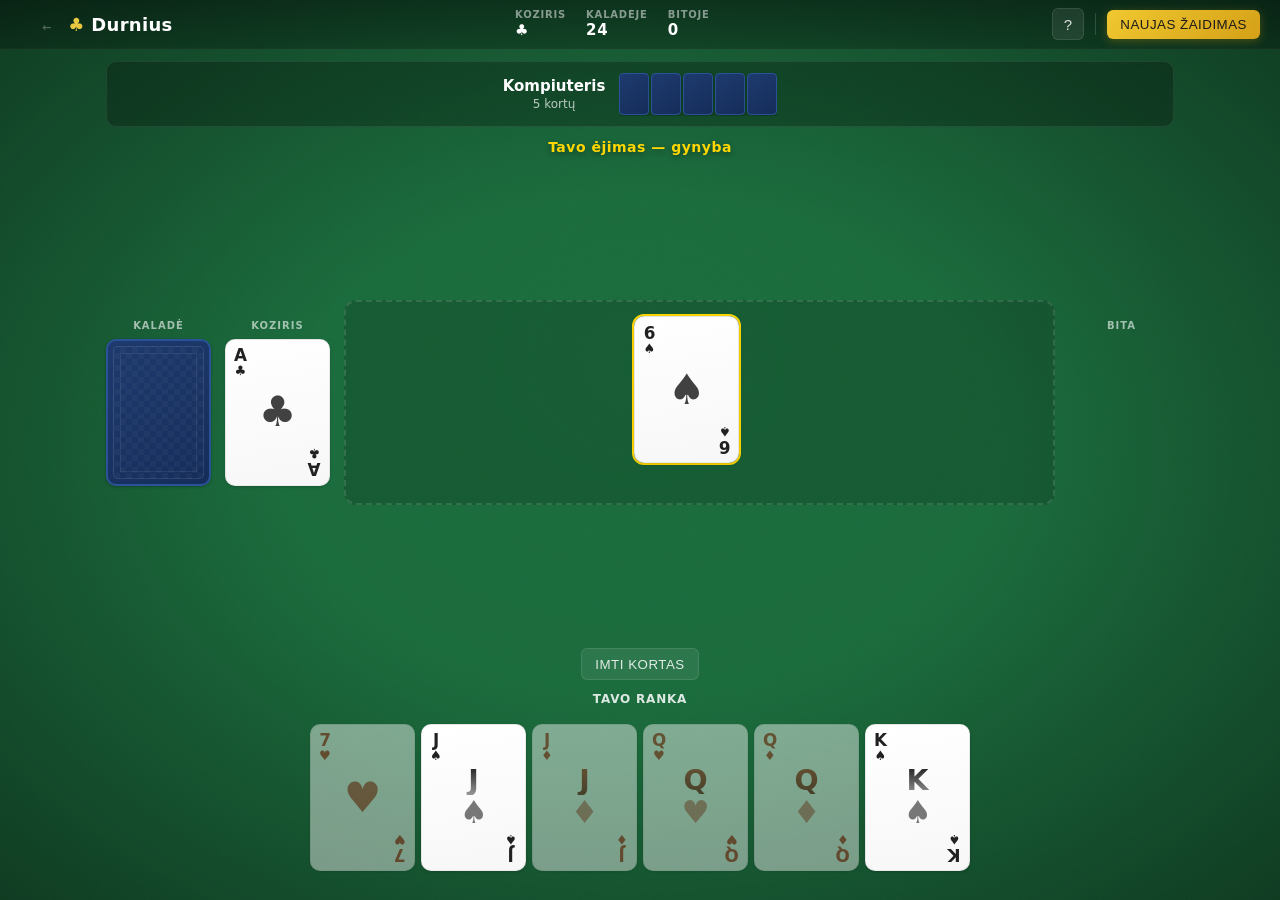
==== commit 525bb5c7: "add more games" ====
--- a/durnius.html
+++ b/durnius.html
@@ -64,7 +64,6 @@
       <div class="action-bar">
         <button class="btn" id="takeBtn" style="display:none;">Imti kortas</button>
         <button class="btn gold" id="bitaBtn" style="display:none;">Bita</button>
-        <button class="btn" id="passBtn" style="display:none;">Pabaigti puolimą</button>
       </div>
 
       <div class="player-area">
--- a/shared.css
+++ b/shared.css
@@ -140,21 +140,16 @@
 }
 .logo {
   flex: 0 0 auto;
-}
-.hdr .stats {
-  flex: 1 1 auto;
-  justify-content: center;
-  min-width: 0;
-  overflow: hidden;
-}
-.ctrls {
-  flex: 0 0 auto;
-}
-.logo {
   font-size: 18px;
   font-weight: 800;
   color: #fff;
   letter-spacing: 0.3px;
+}
+.hdr .stats {
+  flex: 1 1 auto;
+  justify-content: center;
+  min-width: 0;
+  overflow: hidden;
 }
 .logo i {
   color: #e8c840;
@@ -192,6 +187,7 @@
   margin-top: 1px;
 }
 .ctrls {
+  flex: 0 0 auto;
   display: flex;
   gap: 5px;
   flex-wrap: wrap;
@@ -237,6 +233,11 @@
 }
 .btn:active {
   transform: translateY(0);
+}
+.btn:disabled {
+  opacity: 0.35;
+  cursor: not-allowed;
+  pointer-events: none;
 }
 .btn.gold {
   background: linear-gradient(135deg, #f0c830, #d4a017);
@@ -962,29 +963,6 @@
 }
 .switch input:checked + .slider::before {
   transform: translateX(20px);
-}
-.presets {
-  display: flex;
-  gap: 8px;
-  justify-content: center;
-  flex-wrap: wrap;
-}
-.preset-btn {
-  padding: 7px 14px;
-  font-size: 12px;
-  font-weight: 700;
-  border: 1.5px solid #1a6b3c;
-  background: #fff;
-  color: #1a6b3c;
-  border-radius: 999px;
-  cursor: pointer;
-  transition: all 0.15s;
-  letter-spacing: 0.3px;
-}
-.preset-btn:hover {
-  background: #1a6b3c;
-  color: #fff;
-  transform: translateY(-1px);
 }
 .modal-footer {
   display: flex;
@@ -1701,18 +1679,9 @@
   left: calc(var(--cw) * 0.24);
   transform: rotate(6deg);
 }
-.battle-pair.pending-defend .attack-card,
-.battle-pair.pending-defend .defense-card {
+.battle-pair.pending-defend .attack-card {
   outline: 2px solid #ffd700;
-  outline-offset: 0;
-  border-radius: var(--cr);
   animation: pulse-defend 1.2s ease-in-out infinite;
-}
-.battle-pair.selected .attack-card,
-.battle-pair.selected .defense-card {
-  outline: 2px solid #ffd700;
-  outline-offset: 0;
-  border-radius: var(--cr);
 }
 @keyframes pulse-defend {
   0%, 100% { outline-color: #ffd700; }
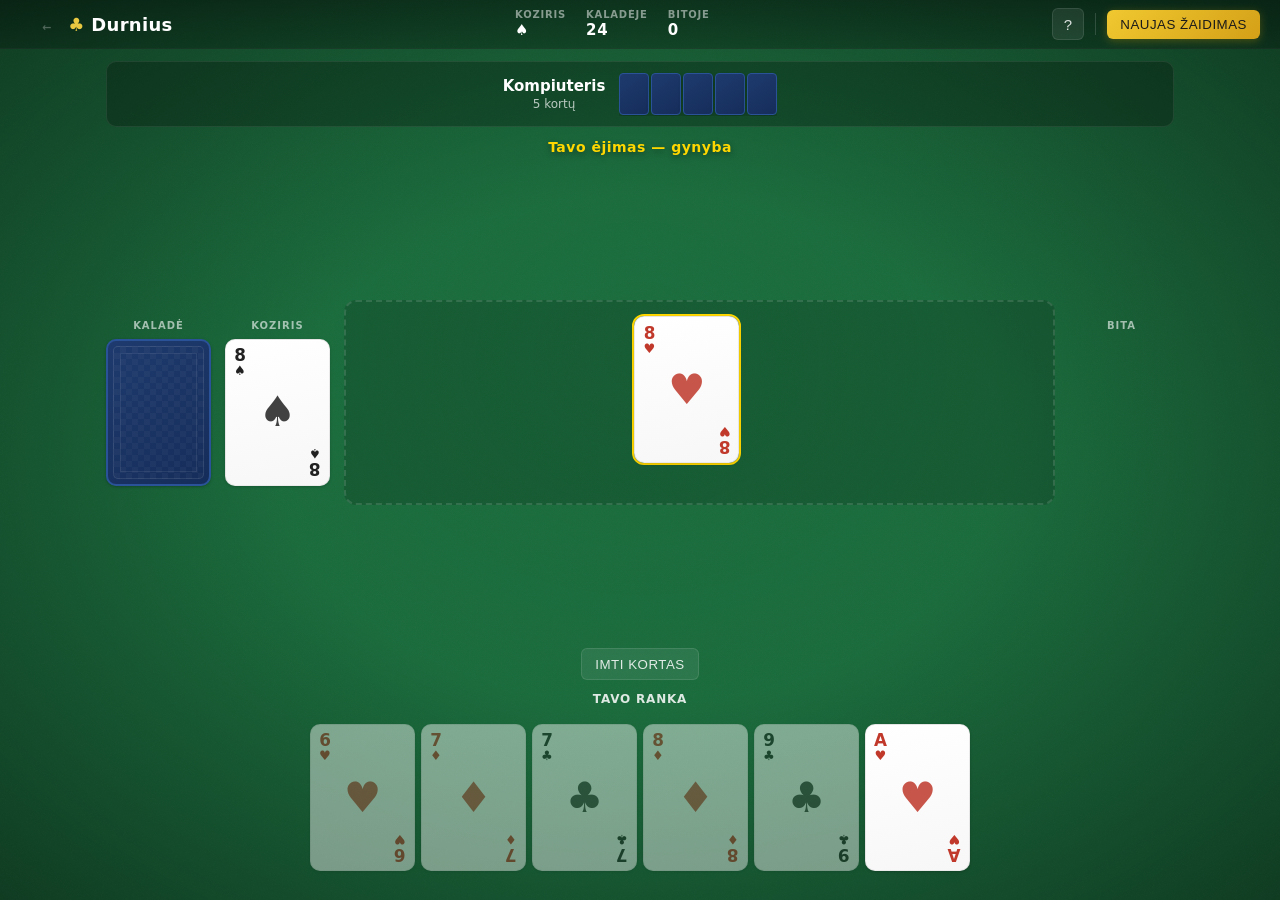
==== commit 855ea92c: "improve durnius" ====
--- a/durnius.html
+++ b/durnius.html
@@ -63,6 +63,7 @@
 
       <div class="action-bar">
         <button class="btn" id="takeBtn" style="display:none;">Imti kortas</button>
+        <button class="btn gold" id="forwardBtn" style="display:none;">Permesti</button>
         <button class="btn gold" id="bitaBtn" style="display:none;">Bita</button>
       </div>
 
@@ -87,6 +88,7 @@
                 <li>Jei puolama koziriu — reikia aukštesnio kozirio</li>
               </ul>
             </li>
+            <li><b>Permetimas</b>: jei dar nieko nebuvo mušta, gynėjas gali permest puolimą kitam žaidėjui — mesdamas tos pačios vertės kortą (jei kitas turi pakankamai kortų rankoje)</li>
             <li>Po gynėjo ėjimo kiti žaidėjai (ne gynėjas) gali pridėt kortų — bet tik tokios vertės, kuri jau guli ant stalo</li>
             <li>Maksimaliai 6 kortų poros per vieną ratą, negali viršyt gynėjo turimų kortų</li>
             <li>Jei gynėjas sumuša visas — kortos keliauja į <b>bitą</b> (iš žaidimo)</li>
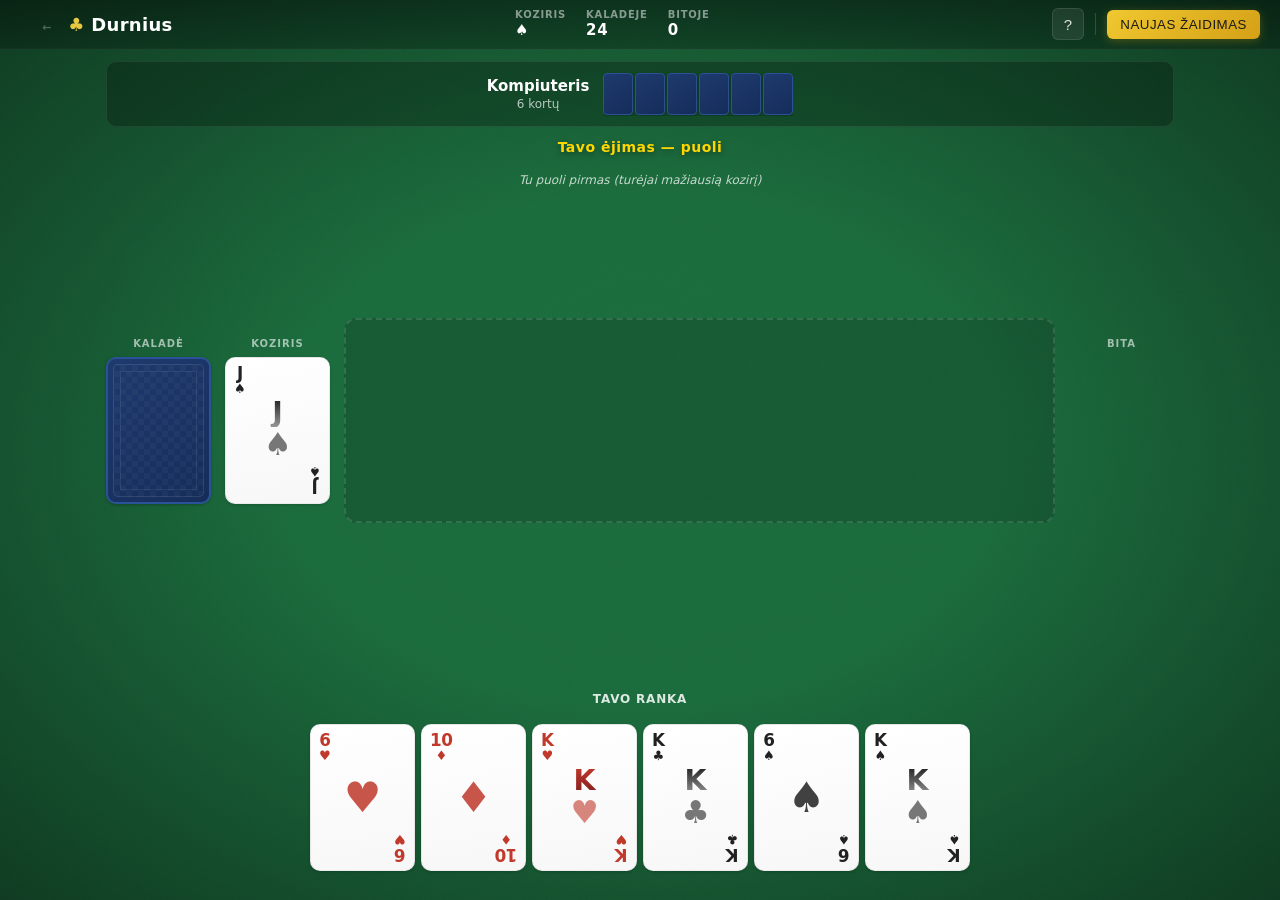
==== commit 16109355: "fix" ====
--- a/durnius.html
+++ b/durnius.html
@@ -38,6 +38,7 @@
       <div class="opponents-row" id="opponentsRow"></div>
 
       <div class="turn-indicator" id="turnIndicator">Tavo ėjimas</div>
+      <div class="message-log" id="msgLog"></div>
 
       <div class="table-area">
         <div class="deck-area">
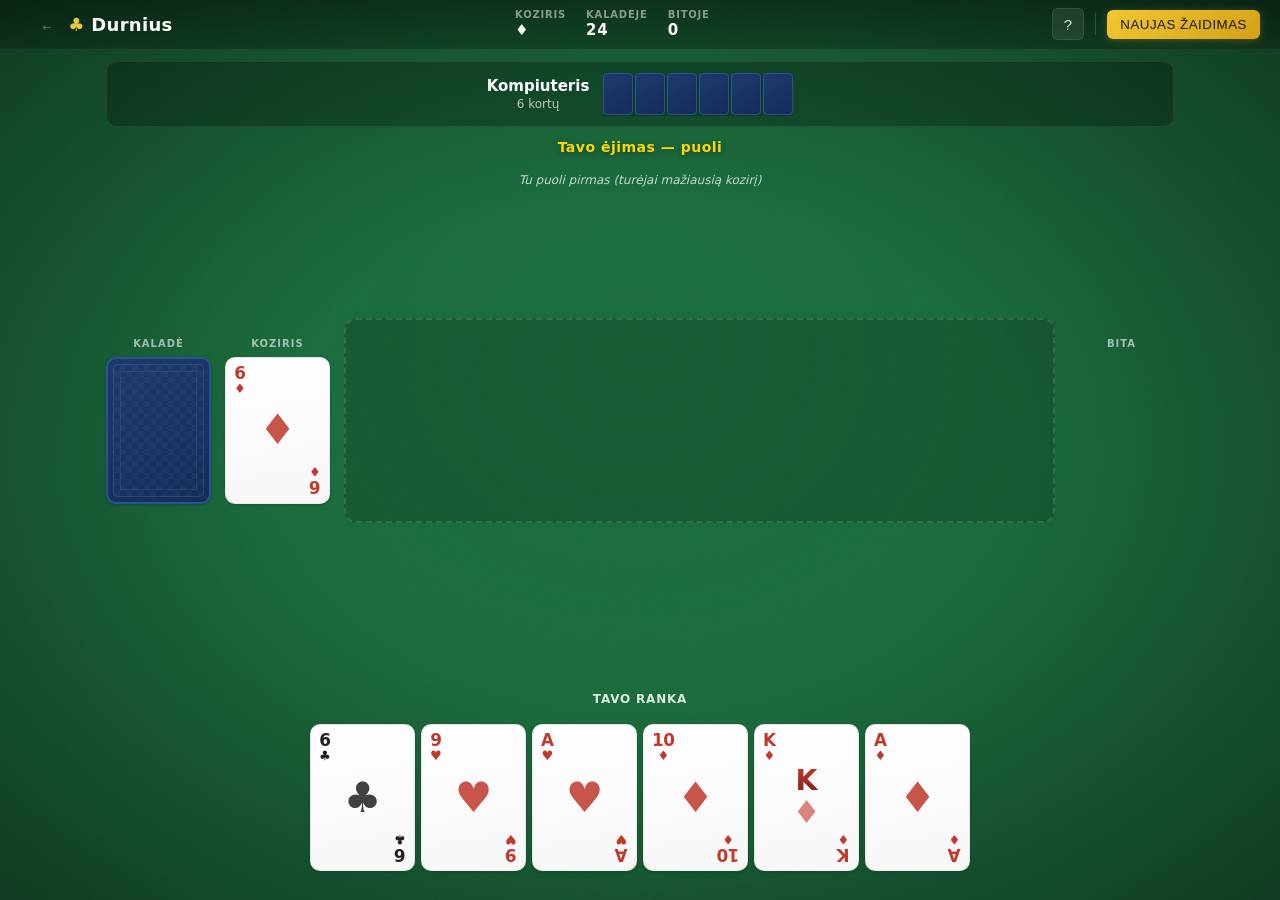
==== commit 55067660: "add prefetch" ====
--- a/durnius.html
+++ b/durnius.html
@@ -12,6 +12,7 @@
       href="data:image/svg+xml,<svg xmlns='http://www.w3.org/2000/svg' viewBox='0 0 100 100'><text y='.9em' font-size='90'>♠</text></svg>"
     />
     <link rel="stylesheet" href="shared.css" />
+    <link rel="prefetch" href="index.html" />
   </head>
   <body>
     <canvas id="bg"></canvas>
